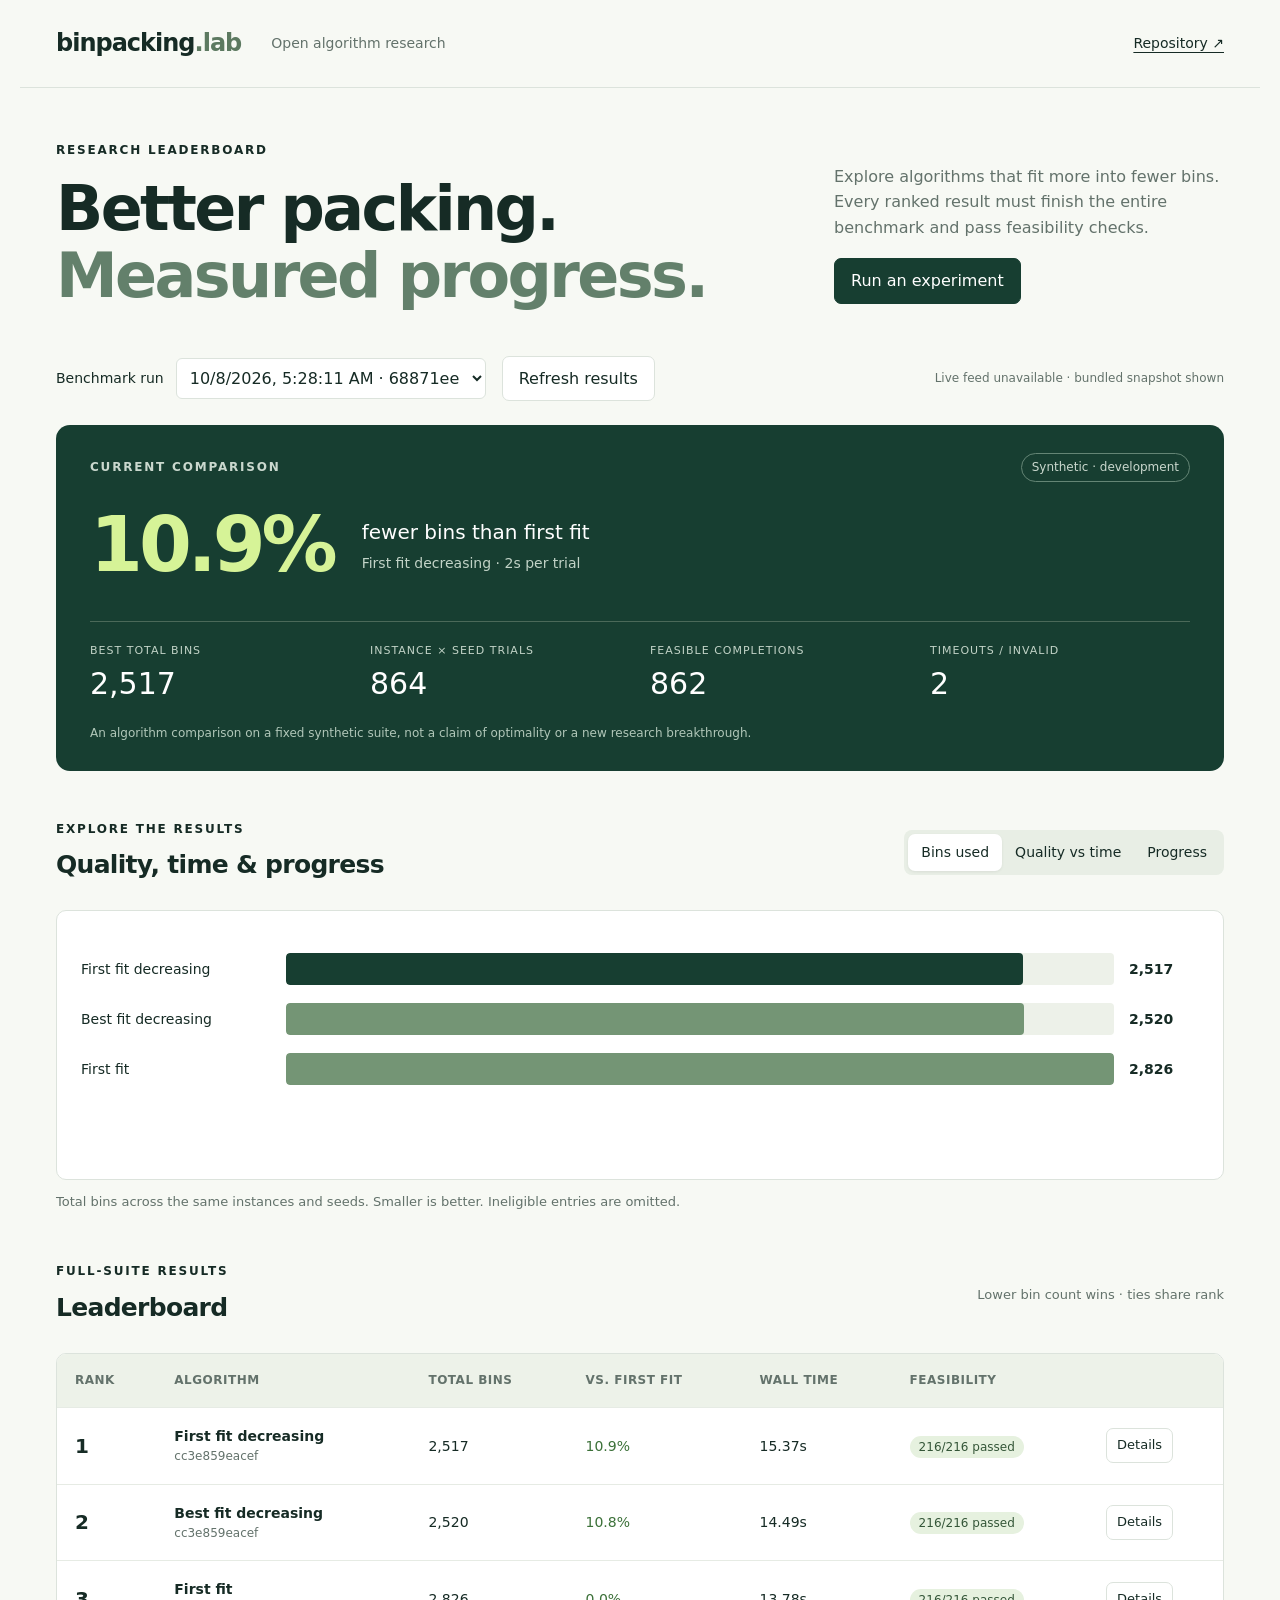
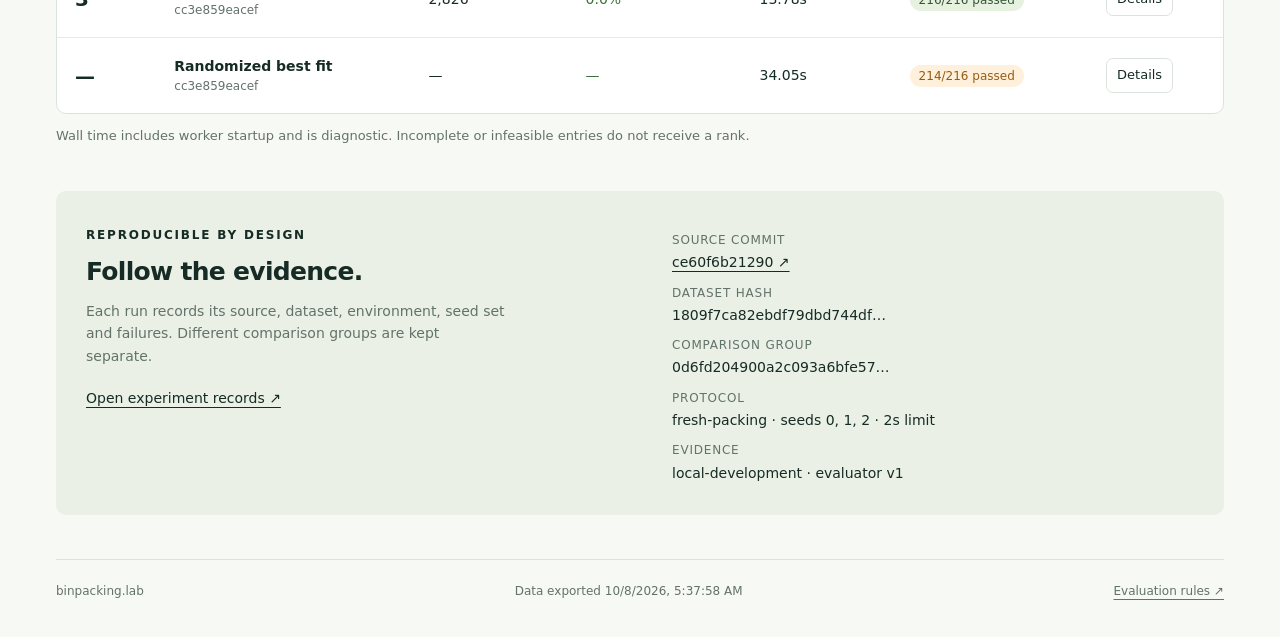
==== website/index.html @ 44546597 "Add research website and CI-published benchmark data feed" ====
<!doctype html><html lang="en"><head><meta charset="utf-8"><meta name="viewport" content="width=device-width, initial-scale=1"><title>Bin Packing Lab · Research leaderboard</title><meta name="description" content="Explore bin-packing benchmark results, algorithm comparisons, and reproducible research."><link rel="icon" href="data:image/svg+xml,%3Csvg xmlns='http://www.w3.org/2000/svg' viewBox='0 0 32 32'%3E%3Crect width='32' height='32' rx='6' fill='%23133830'/%3E%3Cpath d='M7 7h8v8H7zm10 0h8v18h-8zM7 17h8v8H7z' fill='%23c5ef72'/%3E%3C/svg%3E"><link rel="stylesheet" href="styles.css"></head><body>
<header><a class="brand" href="#">binpacking<span>.lab</span></a><span class="header-note">Open algorithm research</span><a href="https://github.com/julyzamora/bin-packing-lab" target="_blank" rel="noopener">Repository ↗</a></header>
<main><div class="topline"><div><span class="eyebrow">RESEARCH LEADERBOARD</span><h1>Better packing.<br><span>Measured progress.</span></h1></div><div class="intro"><p>Explore algorithms that fit more into fewer bins. Every ranked result must finish the entire benchmark and pass feasibility checks.</p><button class="primary" id="participate">Run an experiment</button></div></div>
<div class="toolbar"><div><label for="run">Benchmark run</label><select id="run" aria-label="Benchmark run"><option>Loading results…</option></select></div><button id="refresh">Refresh results</button><span id="connection" role="status">Loading published results…</span></div>
<section class="frontier" aria-label="Benchmark overview"><div class="frontier-head"><span class="eyebrow">CURRENT COMPARISON</span><span class="pill">Synthetic · development</span></div><div class="big-stat"><strong id="gain">—</strong><div>fewer bins than first fit<span id="best">Waiting for benchmark data</span></div></div><div class="stats"><div><span>BEST TOTAL BINS</span><strong id="bins">—</strong></div><div><span>INSTANCE × SEED TRIALS</span><strong id="trials">—</strong></div><div><span>FEASIBLE COMPLETIONS</span><strong id="valid">—</strong></div><div><span>TIMEOUTS / INVALID</span><strong id="failed">—</strong></div></div><p class="fine">An algorithm comparison on a fixed synthetic suite, not a claim of optimality or a new research breakthrough.</p></section>
<section class="chart-section"><div class="section-head"><div><span class="eyebrow">EXPLORE THE RESULTS</span><h2>Quality, time & progress</h2></div><div class="tabs" role="group" aria-label="Chart view"><button data-view="bins" aria-pressed="true">Bins used</button><button data-view="tradeoff" aria-pressed="false">Quality vs time</button><button data-view="progress" aria-pressed="false">Progress</button></div></div><div id="chart" class="chart" aria-live="polite"></div><p id="chart-note" class="muted"></p></section>
<section><div class="section-head"><div><span class="eyebrow">FULL-SUITE RESULTS</span><h2>Leaderboard</h2></div><span class="muted">Lower bin count wins · ties share rank</span></div><div class="table-wrap"><table><thead><tr><th>Rank</th><th>Algorithm</th><th>Total bins</th><th>vs. first fit</th><th>Wall time</th><th>Feasibility</th><th></th></tr></thead><tbody id="ranking"></tbody></table></div><p class="muted">Wall time includes worker startup and is diagnostic. Incomplete or infeasible entries do not receive a rank.</p></section>
<section class="evidence"><div><span class="eyebrow">REPRODUCIBLE BY DESIGN</span><h2>Follow the evidence.</h2><p>Each run records its source, dataset, environment, seed set and failures. Different comparison groups are kept separate.</p><a href="https://github.com/julyzamora/bin-packing-lab/tree/main/docs/experiments" target="_blank" rel="noopener">Open experiment records ↗</a></div><dl id="provenance"></dl></section>
<footer><span>binpacking.lab</span><span id="updated"></span><a href="https://github.com/julyzamora/bin-packing-lab/blob/main/docs/EVALUATION.md" target="_blank" rel="noopener">Evaluation rules ↗</a></footer></main>
<dialog id="detail"><div class="dialog-head"><h2 id="dialog-title">Experiment details</h2><button id="close" aria-label="Close dialog">✕</button></div><div id="dialog-content"></div></dialog><script src="app.js" defer></script></body></html>
---- website/styles.css ----
:root{--ink:#162b25;--muted:#63726b;--line:#dce3dc;--paper:#f7f9f4;--green:#173e31;--lime:#d6f397}*{box-sizing:border-box}body{margin:0;background:var(--paper);color:var(--ink);font:16px/1.6 system-ui,-apple-system,BlinkMacSystemFont,"Segoe UI",sans-serif}a{color:inherit;text-underline-offset:4px}button,select{font:inherit;color:inherit}button{cursor:pointer;border:1px solid var(--line);border-radius:7px;background:white;padding:9px 16px}button:hover{border-color:var(--green)}button:focus-visible,a:focus-visible,select:focus-visible{outline:3px solid #86b24d;outline-offset:3px}header{max-width:1240px;margin:auto;height:88px;display:flex;align-items:center;gap:30px;padding:0 36px;border-bottom:1px solid var(--line)}header>a:last-child{margin-left:auto;font-size:14px}.brand{text-decoration:none;font-weight:800;font-size:24px;letter-spacing:-1px}.brand span{color:#5c7960}.header-note{font-size:14px;color:var(--muted)}main{max-width:1240px;margin:auto;padding:36px}.topline{display:flex;justify-content:space-between;gap:50px;align-items:center;margin:12px 0 32px}.eyebrow{font-size:12px;font-weight:700;letter-spacing:1.8px}h1{font-size:clamp(36px,5vw,62px);line-height:1.08;letter-spacing:-2.6px;margin:14px 0}h1 span{color:#63806b}.intro{max-width:390px;color:var(--muted)}.primary{background:var(--green);color:white;border-color:var(--green)}.toolbar{display:flex;align-items:center;gap:16px;margin:24px 0}.toolbar>div{display:flex;align-items:center;gap:12px}.toolbar label{font-size:14px}.toolbar select{max-width:350px;border:1px solid var(--line);padding:9px;border-radius:6px;background:white}.toolbar>span{font-size:12px;color:var(--muted);margin-left:auto}.frontier{background:var(--green);color:#fff;border-radius:14px;padding:28px 34px;position:relative;overflow:hidden}.frontier-head{display:flex;align-items:center;justify-content:space-between;color:#cad8ce}.pill{font-size:12px;padding:4px 10px;border:1px solid #648575;border-radius:30px}.big-stat{display:flex;align-items:center;gap:28px;margin:14px 0 26px}.big-stat>strong{font-size:76px;line-height:1.3;letter-spacing:-4px;color:var(--lime)}.big-stat>div{font-size:20px}.big-stat span{display:block;font-size:14px;color:#c2d3c7;margin-top:4px}.stats{display:grid;grid-template-columns:repeat(4,1fr);border-top:1px solid #4b6959;padding-top:20px;gap:20px}.stats span{font-size:11px;letter-spacing:1px;display:block;color:#c2d3c7}.stats strong{font-size:30px;font-weight:500}.fine{color:#b1c7b9;font-size:12px;margin:16px 0 0}section:not(.frontier){margin-top:44px}.section-head{display:flex;align-items:center;justify-content:space-between;gap:20px;margin-bottom:20px}h2{font-size:25px;letter-spacing:-.7px;margin:5px 0}p{margin:8px 0 18px}.tabs{display:flex;background:#e8eee5;border-radius:8px;padding:4px}.tabs button{border:0;background:none;font-size:14px;padding:7px 13px}.tabs button[aria-pressed=true]{background:white;box-shadow:0 1px 3px #0001}.chart{border:1px solid var(--line);border-radius:10px;padding:24px;background:#fff;min-height:270px}.bar-row{display:grid;grid-template-columns:190px 1fr 70px;gap:15px;align-items:center;margin:18px 0;font-size:14px}.bar-track{height:32px;background:#edf1e9;border-radius:4px;overflow:hidden}.bar-fill{height:100%;background:#749575;border-radius:4px}.bar-row:first-child .bar-fill{background:#173e31}.bar-label{font-weight:600}.muted{font-size:13px;color:var(--muted);margin:12px 0}.chart svg{width:100%;max-height:310px;display:block}.table-wrap{overflow:auto;border:1px solid var(--line);border-radius:10px;background:white}table{border-collapse:collapse;width:100%;white-space:nowrap}th,td{padding:17px 18px;text-align:left;border-bottom:1px solid #e6ebe4}th{font-size:12px;text-transform:uppercase;letter-spacing:.5px;color:var(--muted);background:#edf2e9}td{font-size:14px}tbody tr:last-child td{border-bottom:0}td:first-child{font-size:20px;font-weight:600}td button{font-size:13px;padding:6px 10px}.status{font-size:12px;border-radius:20px;background:#e6f1df;color:#345638;padding:4px 9px}.status.bad{background:#fff0dc;color:#945b15}.algorithm{font-weight:600}.algorithm small{display:block;color:var(--muted);font-weight:400;font-size:12px}.gain{color:#3c7139}.evidence{display:grid;grid-template-columns:1fr 1fr;gap:64px;background:#eaf0e5;padding:30px;border-radius:10px}.evidence p{font-size:14px;max-width:420px;color:var(--muted)}.evidence a{font-size:14px}dl{margin:0}dt{font-size:12px;color:var(--muted);text-transform:uppercase;letter-spacing:.8px;margin-top:10px}dd{margin:1px 0;font-size:14px;overflow-wrap:anywhere}footer{border-top:1px solid var(--line);display:flex;justify-content:space-between;gap:16px;margin-top:44px;padding-top:22px;font-size:12px;color:var(--muted)}dialog{border:1px solid var(--line);border-radius:12px;max-width:680px;width:calc(100% - 32px);padding:28px;color:var(--ink);max-height:85vh}dialog::backdrop{background:#11271fcc;backdrop-filter:blur(3px)}.dialog-head{display:flex;justify-content:space-between;gap:15px;align-items:center;margin-bottom:20px}.dialog-head button{border:0;font-size:20px}pre{white-space:pre-wrap;overflow-wrap:anywhere;background:#edf2e9;padding:18px;border-radius:7px;font-size:13px}.empty{padding:50px 20px;color:var(--muted);text-align:center}.detail-grid{display:grid;grid-template-columns:1fr 1fr;gap:12px}.error{color:#934d17!important}@media(max-width:760px){header{padding:0 20px;height:70px}.header-note{display:none}main{padding:22px 18px}.topline{display:block;margin-top:4px}.intro{max-width:none}.intro p{font-size:14px}.topline h1{font-size:42px}.toolbar{flex-wrap:wrap;gap:10px}.toolbar>div{width:100%;display:block}.toolbar label{display:block}.toolbar select{width:100%;max-width:100%}.toolbar>span{margin-left:0}.frontier{padding:24px 20px}.frontier-head{gap:8px}.big-stat{gap:14px}.big-stat>strong{font-size:58px}.big-stat>div{font-size:16px}.stats{grid-template-columns:1fr 1fr}.stats strong{font-size:26px}.section-head{align-items:flex-start;flex-direction:column;gap:12px}.tabs{width:100%}.tabs button{flex:1;padding:8px;font-size:13px}.chart{padding:15px}.bar-row{grid-template-columns:115px 1fr 44px;gap:8px;font-size:12px}.bar-track{height:25px}.evidence{grid-template-columns:1fr;gap:20px;padding:24px}.big-stat span{font-size:12px}footer{flex-wrap:wrap}.pill{font-size:11px}.frontier .eyebrow{font-size:10px}.detail-grid{grid-template-columns:1fr}}
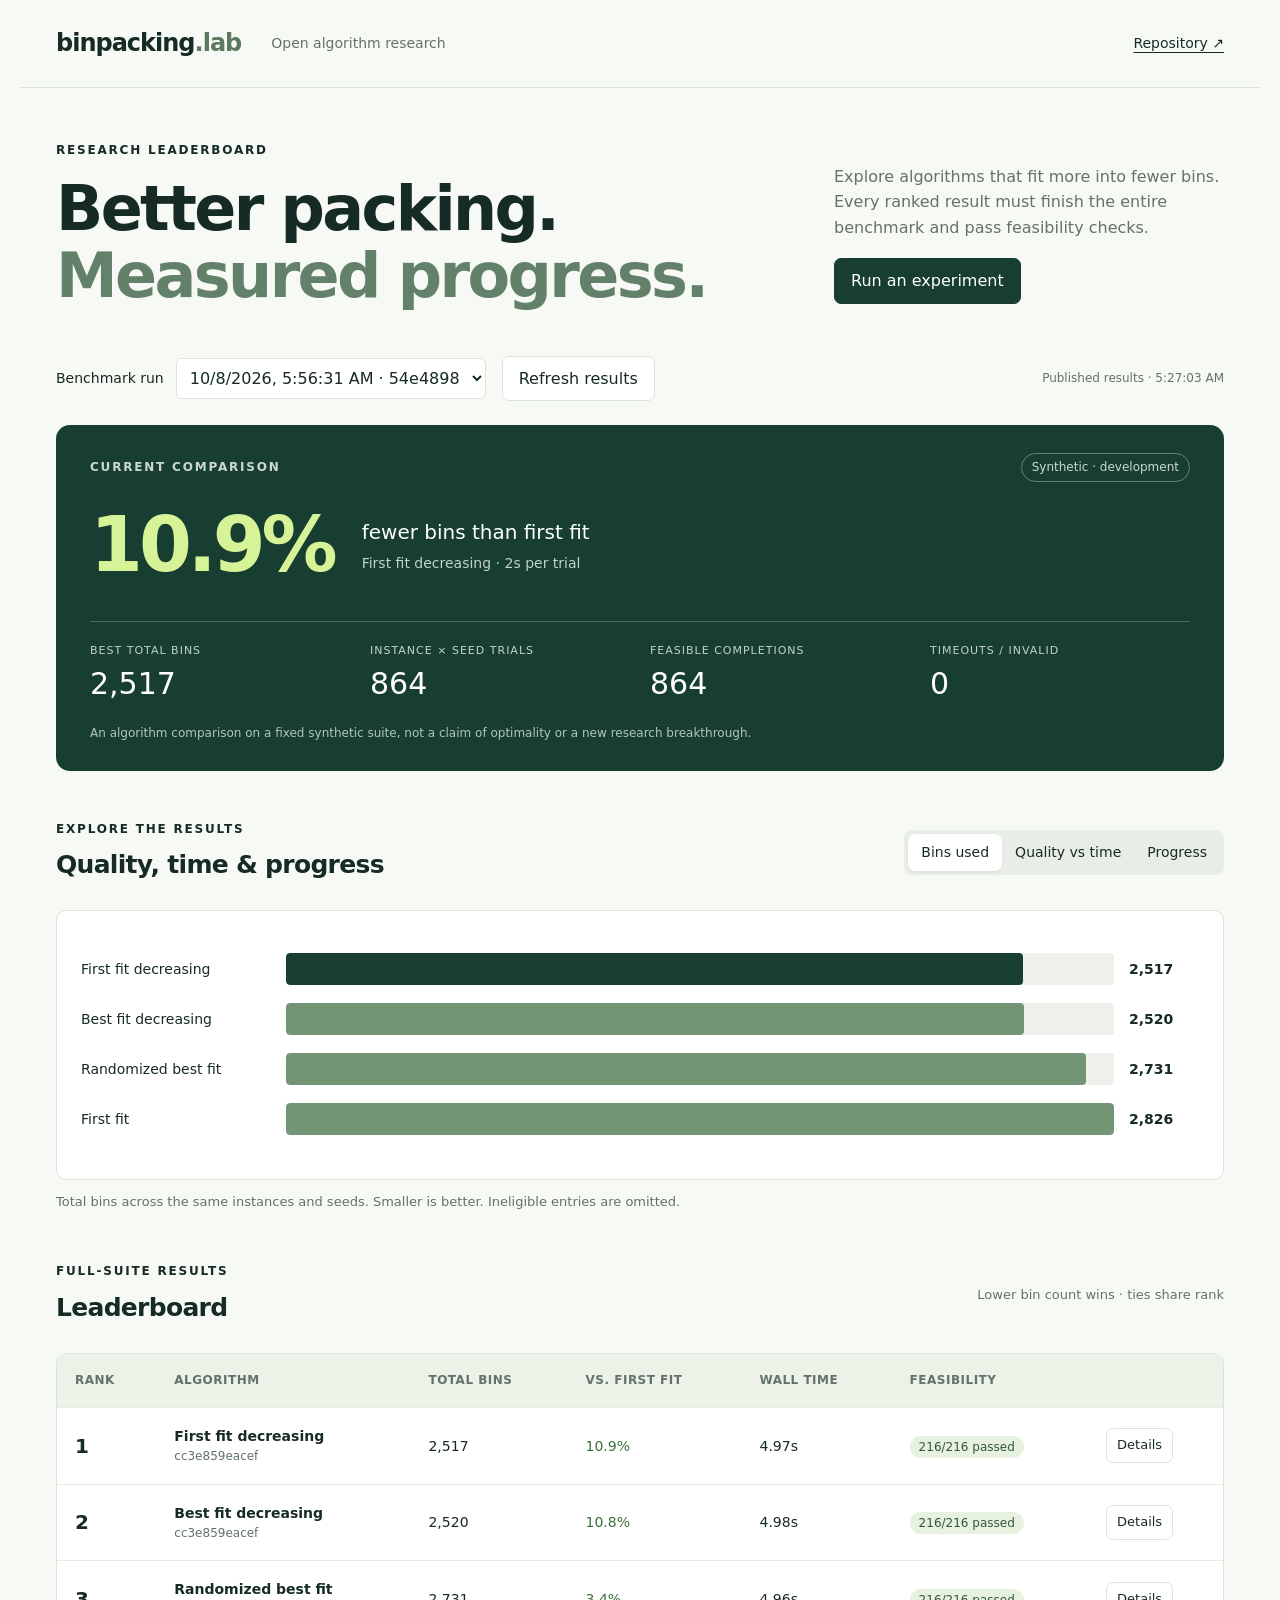
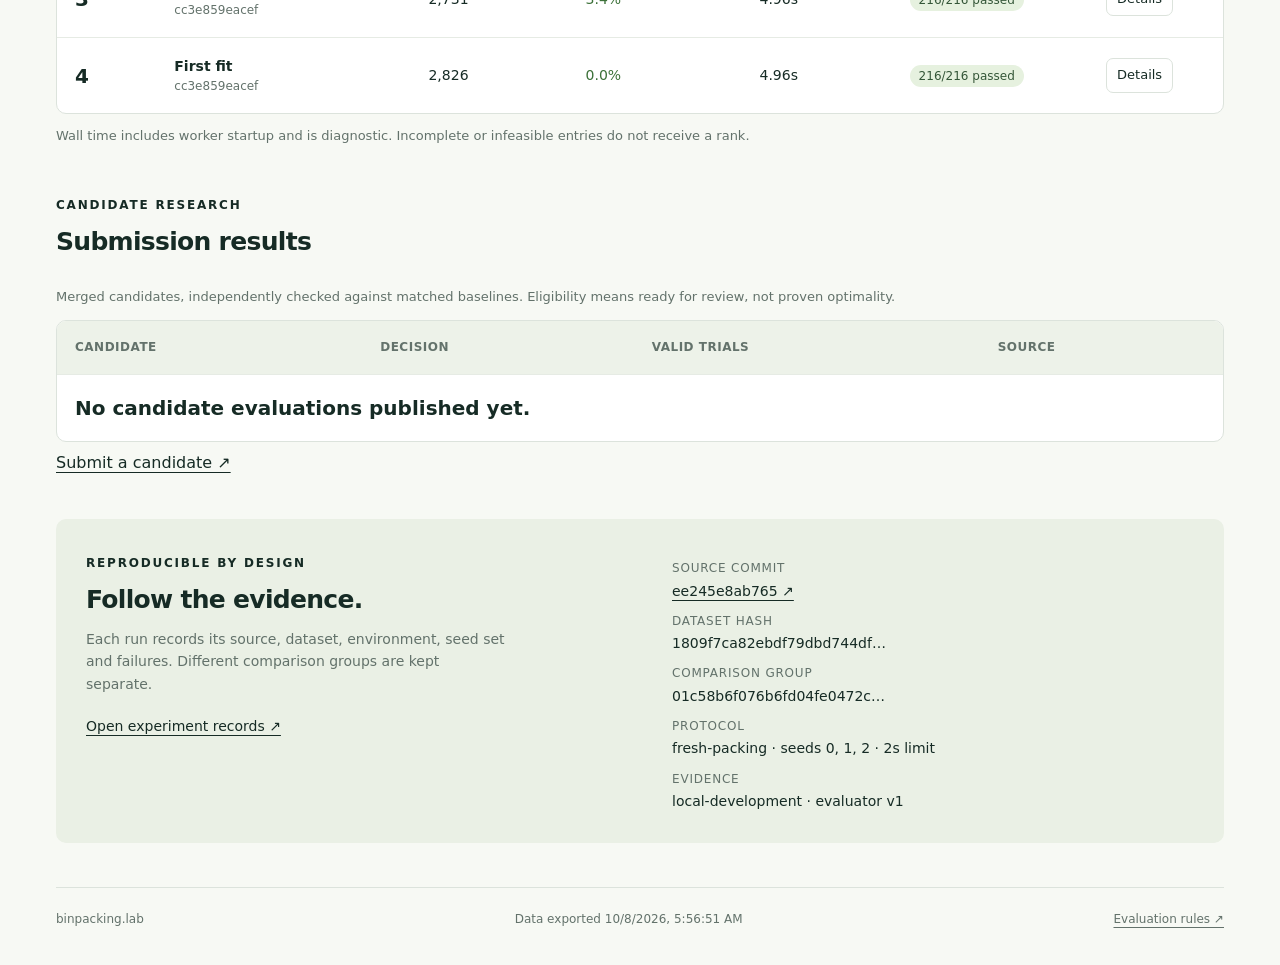
==== commit 3d68d3c4: "Add isolated candidate evaluation and bounded research queue" ====
--- a/website/index.html
+++ b/website/index.html
@@ -5,6 +5,7 @@
 <section class="frontier" aria-label="Benchmark overview"><div class="frontier-head"><span class="eyebrow">CURRENT COMPARISON</span><span class="pill">Synthetic · development</span></div><div class="big-stat"><strong id="gain">—</strong><div>fewer bins than first fit<span id="best">Waiting for benchmark data</span></div></div><div class="stats"><div><span>BEST TOTAL BINS</span><strong id="bins">—</strong></div><div><span>INSTANCE × SEED TRIALS</span><strong id="trials">—</strong></div><div><span>FEASIBLE COMPLETIONS</span><strong id="valid">—</strong></div><div><span>TIMEOUTS / INVALID</span><strong id="failed">—</strong></div></div><p class="fine">An algorithm comparison on a fixed synthetic suite, not a claim of optimality or a new research breakthrough.</p></section>
 <section class="chart-section"><div class="section-head"><div><span class="eyebrow">EXPLORE THE RESULTS</span><h2>Quality, time & progress</h2></div><div class="tabs" role="group" aria-label="Chart view"><button data-view="bins" aria-pressed="true">Bins used</button><button data-view="tradeoff" aria-pressed="false">Quality vs time</button><button data-view="progress" aria-pressed="false">Progress</button></div></div><div id="chart" class="chart" aria-live="polite"></div><p id="chart-note" class="muted"></p></section>
 <section><div class="section-head"><div><span class="eyebrow">FULL-SUITE RESULTS</span><h2>Leaderboard</h2></div><span class="muted">Lower bin count wins · ties share rank</span></div><div class="table-wrap"><table><thead><tr><th>Rank</th><th>Algorithm</th><th>Total bins</th><th>vs. first fit</th><th>Wall time</th><th>Feasibility</th><th></th></tr></thead><tbody id="ranking"></tbody></table></div><p class="muted">Wall time includes worker startup and is diagnostic. Incomplete or infeasible entries do not receive a rank.</p></section>
+<section><div class="section-head"><div><span class="eyebrow">CANDIDATE RESEARCH</span><h2>Submission results</h2></div></div><p class="muted">Merged candidates, independently checked against matched baselines. Eligibility means ready for review, not proven optimality.</p><div class="table-wrap"><table><thead><tr><th>Candidate</th><th>Decision</th><th>Valid trials</th><th>Source</th></tr></thead><tbody id="candidate-results"><tr><td colspan="4">No candidate evaluations published yet.</td></tr></tbody></table></div><p><a href="https://github.com/julyzamora/bin-packing-lab/blob/main/docs/research/SUBMISSIONS.md">Submit a candidate ↗</a></p></section>
 <section class="evidence"><div><span class="eyebrow">REPRODUCIBLE BY DESIGN</span><h2>Follow the evidence.</h2><p>Each run records its source, dataset, environment, seed set and failures. Different comparison groups are kept separate.</p><a href="https://github.com/julyzamora/bin-packing-lab/tree/main/docs/experiments" target="_blank" rel="noopener">Open experiment records ↗</a></div><dl id="provenance"></dl></section>
 <footer><span>binpacking.lab</span><span id="updated"></span><a href="https://github.com/julyzamora/bin-packing-lab/blob/main/docs/EVALUATION.md" target="_blank" rel="noopener">Evaluation rules ↗</a></footer></main>
 <dialog id="detail"><div class="dialog-head"><h2 id="dialog-title">Experiment details</h2><button id="close" aria-label="Close dialog">✕</button></div><div id="dialog-content"></div></dialog><script src="app.js" defer></script></body></html>
